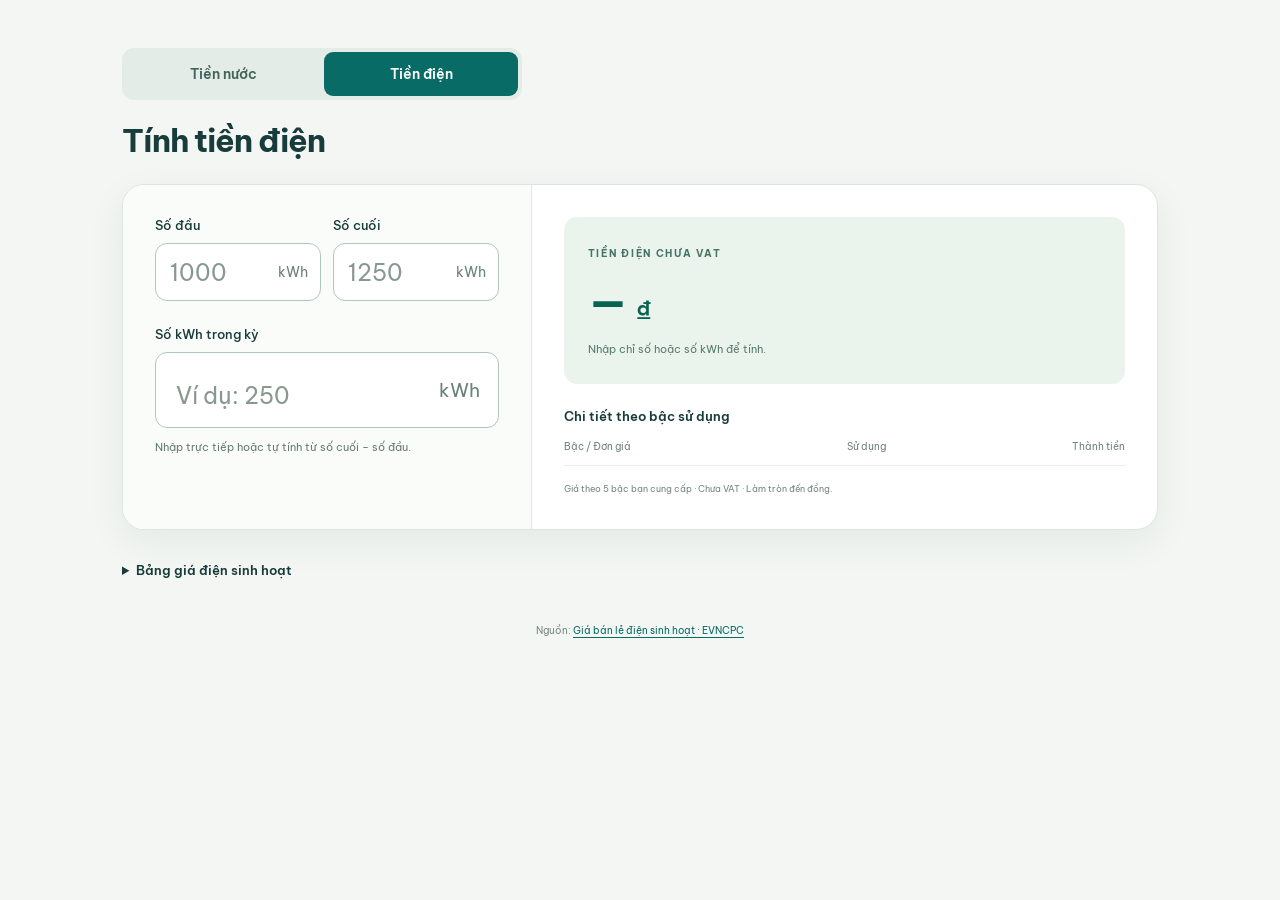
==== electricity.html @ 5143d9a7 "Add electricity calculator and shared mobile navigation" ====
<!doctype html>
<html lang="vi">
<head>
  <meta charset="utf-8">
  <meta name="viewport" content="width=device-width, initial-scale=1">
  <meta name="theme-color" content="#086b66">
  <meta name="description" content="Tính tiền điện sinh hoạt theo 5 bậc, kèm bảng tính chi tiết.">
  <title>Tính tiền điện sinh hoạt</title>
  <link rel="stylesheet" href="styles.css">
  <script src="electricity.js" defer></script>
  <script src="app.js" defer></script>
</head>
<body data-calculator="electricity">
  <main class="container">
    <nav class="page-menu" aria-label="Chọn công cụ">
      <a href="index.html">Tiền nước</a>
      <a href="electricity.html" aria-current="page">Tiền điện</a>
    </nav>
    <header><h1>Tính tiền điện</h1></header>

    <section class="calculator" aria-label="Máy tính tiền điện">
      <div class="input-panel">
        <form id="water-form" novalidate>
          <div class="readings">
            <div>
              <label for="start-reading">Số đầu</label>
              <div class="input-wrap"><input id="start-reading" name="start-reading" type="text" inputmode="decimal" placeholder="1000" autocomplete="off" aria-describedby="input-hint input-error"><span>kWh</span></div>
            </div>
            <div>
              <label for="end-reading">Số cuối</label>
              <div class="input-wrap"><input id="end-reading" name="end-reading" type="text" inputmode="decimal" placeholder="1250" autocomplete="off" aria-describedby="input-hint input-error"><span>kWh</span></div>
            </div>
          </div>
          <label for="volume">Số kWh trong kỳ</label>
          <div class="input-wrap"><input id="volume" name="volume" type="text" inputmode="decimal" placeholder="Ví dụ: 250" autocomplete="off" aria-describedby="input-hint input-error"><span>kWh</span></div>
          <p id="input-hint" class="hint">Nhập trực tiếp hoặc tự tính từ số cuối − số đầu.</p>
          <p id="input-error" class="error" role="alert" hidden></p>
        </form>
      </div>

      <div class="result-panel">
        <div class="total" aria-live="polite" aria-atomic="true"><span class="eyebrow">TIỀN ĐIỆN CHƯA VAT</span><div class="amount"><span id="total">—</span> <span class="currency">₫</span></div><p id="summary">Nhập chỉ số hoặc số kWh để tính.</p></div>
        <div class="table-wrap"><table><caption>Chi tiết theo bậc sử dụng</caption><thead><tr><th scope="col">Bậc / Đơn giá</th><th scope="col">Sử dụng</th><th scope="col">Thành tiền</th></tr></thead><tbody id="breakdown"></tbody></table></div>
        <p class="calculation-note">Giá theo 5 bậc bạn cung cấp · Chưa VAT · Làm tròn đến đồng.</p>
      </div>
    </section>

    <details class="tariffs"><summary>Bảng giá điện sinh hoạt</summary><div class="tariff-grid"><article><span class="tier">01</span><h3>Đến 100 kWh</h3><p>1.901 <small>đ / kWh</small></p></article><article><span class="tier">02</span><h3>Trên 100 đến 200 kWh</h3><p>2.289 <small>đ / kWh</small></p></article><article><span class="tier">03</span><h3>Trên 200 đến 400 kWh</h3><p>2.894 <small>đ / kWh</small></p></article><article><span class="tier">04</span><h3>Trên 400 đến 700 kWh</h3><p>3.456 <small>đ / kWh</small></p></article><article><span class="tier">05</span><h3>Trên 700 kWh</h3><p>3.844 <small>đ / kWh</small></p></article></div></details>
    <footer><p>Nguồn: <a href="https://cskh.cpc.vn/tra-cuu/thong-tin-gia-dien" target="_blank" rel="noopener noreferrer">Giá bán lẻ điện sinh hoạt · EVNCPC</a></p></footer>
  </main>
  <div id="calculation-toast" class="toast" role="status" aria-live="polite" aria-atomic="true" hidden></div>
</body>
</html>
---- styles.css ----
@import url('https://fonts.googleapis.com/css2?family=Be+Vietnam+Pro:wght@400;500;600;700;800&display=swap');

:root { color-scheme: light; font-family: 'Be Vietnam Pro', system-ui, sans-serif; color: #183b3b; background: #f3f6f3; font-synthesis: none; }
* { box-sizing: border-box; }
body { margin: 0; }
button, input { font: inherit; }
button { cursor: pointer; }
button:focus-visible, input:focus-visible { outline: 3px solid #c78535; outline-offset: 4px; }
.container { max-width: 1100px; margin: 0 auto; padding: 48px 32px 24px; }
.page-menu { display: grid; grid-template-columns: repeat(2, minmax(0, 1fr)); gap: 4px; max-width: 400px; padding: 4px; margin-bottom: 20px; background: #e3ece6; border-radius: 12px; }
.page-menu a { display: grid; place-items: center; min-height: 44px; border-radius: 9px; color: #45635c; font-size: 14px; font-weight: 600; text-decoration: none; }
.page-menu a[aria-current="page"] { background: #086b66; color: white; }
.page-menu a:hover { box-shadow: inset 0 0 0 1px #086b66; }
a:focus-visible, summary:focus-visible { outline: 3px solid #c78535; outline-offset: 3px; }
.brand { display: flex; align-items: center; gap: 10px; font-size: 11px; font-weight: 700; letter-spacing: 2px; color: #086b66; }
.drop { display: grid; place-items: center; width: 30px; height: 34px; border-radius: 18px 18px 18px 4px; background: #086b66; color: white; font-size: 24px; }
h1 { font-size: 32px; line-height: 1.25; font-weight: 700; letter-spacing: -1px; margin: 0 0 24px; }
.intro { color: #607674; font-size: 14px; line-height: 1.9; margin: 0 0 32px; }
.calculator { display: grid; grid-template-columns: 0.85fr 1.3fr; background: white; border: 1px solid #dbe5df; border-radius: 22px; overflow: hidden; box-shadow: 0 12px 38px #163c3310; }
.input-panel { padding: 32px; background: #fafcf9; border-right: 1px solid #e2e9e3; }
.eyebrow { font-size: 10px; letter-spacing: 1.7px; font-weight: 700; }
label { display: block; margin: 25px 0 10px; font-size: 13px; font-weight: 500; }
.readings { display: grid; grid-template-columns: minmax(0, 1fr) minmax(0, 1fr); gap: 12px; }
.readings label { margin-top: 0; }
.readings input { font-size: 24px; }
.readings .input-wrap { padding: 12px; }
.readings .input-wrap span { font-size: 14px; }
.input-wrap { display: flex; align-items: center; gap: 8px; border: 1px solid #afc6bd; background: white; border-radius: 12px; padding: 12px 18px; }
.input-wrap:focus-within { border-color: #086b66; box-shadow: 0 0 0 3px #086b6615; }
input { min-width: 0; width: 100%; border: 0; outline: none; color: #183b3b; background: transparent; font-size: 38px; font-weight: 600; }
.input-wrap span { color: #6b827b; font-size: 19px; }
.hint, .error { font-size: 11px; line-height: 1.8; margin: 10px 0 18px; }
.hint { color: #667b74; }
.error { color: #a92e24; }
input::placeholder { font-size: 23px; color: #87998e; font-weight: 400; }
.note { font-size: 10px; color: #6b7e77; line-height: 1.9; margin: 26px 0 0; }
.result-panel { padding: 32px; }
.total { background: #eaf4ed; border-radius: 13px; padding: 24px; }
.total .eyebrow { color: #477268; }
.amount { font-size: clamp(30px, 4vw, 46px); font-weight: 700; color: #086451; letter-spacing: -1.6px; margin-top: 12px; overflow-wrap: anywhere; }
.currency { font-size: 26px; font-weight: 500; }
.total p { font-size: 11px; color: #587c6d; margin: 9px 0 0; line-height: 1.8; }
.table-wrap { overflow-x: auto; }
table { width: 100%; border-collapse: collapse; font-size: 11px; margin-top: 24px; }
caption { text-align: left; font-size: 13px; font-weight: 600; margin-bottom: 16px; }
thead th { font-weight: 400; color: #71827b; font-size: 10px; padding: 0 0 12px; }
th { text-align: left; }
td, th { padding: 14px 0; border-bottom: 1px solid #e9eeea; }
tbody th { font-weight: 500; line-height: 1.6; }
td { white-space: nowrap; }
td:nth-child(2), thead th:nth-child(2) { text-align: center; padding-left: 10px; padding-right: 10px; }
td:last-child, thead th:last-child { text-align: right; }
td:last-child { font-weight: 600; }
th small { display: block; color: #74857c; font-weight: 400; font-size: 10px; margin-top: 3px; }
.unused { color: #7c8982; }
.calculation-note { font-size: 9px; color: #75867e; margin: 15px 0 0; line-height: 1.8; }
.tariffs { margin-top: 20px; }
.tariffs summary { cursor: pointer; font-size: 13px; font-weight: 600; padding: 12px 0; }
.section-heading { display: flex; align-items: center; justify-content: space-between; gap: 12px; }
h2 { font-size: 15px; font-weight: 600; }
.section-heading > span { font-size: 10px; color: #71827b; }
.tariff-grid { display: grid; grid-template-columns: repeat(4, 1fr); gap: 12px; margin-top: 10px; }
.tariff-grid article { border: 1px solid #dbe5df; border-radius: 12px; padding: 20px; }
.tier { color: #5d8a76; font-size: 11px; font-weight: 600; }
h3 { font-size: 11px; font-weight: 500; margin: 14px 0 12px; }
.tariff-grid p { font-size: 23px; font-weight: 600; margin: 0; letter-spacing: -.5px; }
.tariff-grid small { font-size: 10px; font-weight: 400; color: #71827b; }
footer { text-align: center; font-size: 10px; color: #788a81; padding-top: 32px; line-height: 1.8; }
footer p { margin: 0 0 10px; }
footer a { color: #086b66; text-underline-offset: 3px; overflow-wrap: anywhere; }
footer a:hover { color: #075751; }
.toast { position: fixed; right: 20px; bottom: 20px; bottom: calc(20px + env(safe-area-inset-bottom, 0px)); z-index: 10; max-width: calc(100vw - 40px); padding: 13px 20px; border-radius: 12px; background: #086b66; color: white; box-shadow: 0 6px 24px #163c3330; font-size: 13px; pointer-events: none; }
@media (max-width: 700px) {
  .page-menu { max-width: none; margin-bottom: 16px; }
  .container { padding: 20px 12px; }
  h1 { font-size: 25px; margin-bottom: 16px; }
  .calculator { grid-template-columns: minmax(0, 1fr); border-radius: 16px; }
  .input-panel { border-right: 0; border-bottom: 1px solid #e2e9e3; }
  .input-panel, .result-panel { padding: 16px; min-width: 0; }
  label { margin: 16px 0 8px; font-size: 12px; }
  .input-wrap { padding: 10px 12px; }
  input { font-size: 30px; }
  input::placeholder { font-size: 18px; }
  .hint { margin: 8px 0 0; font-size: 10px; }
  .total { padding: 16px; }
  .amount { margin-top: 8px; font-size: 36px; }
  .total p { margin-top: 4px; }
  table { margin-top: 16px; }
  caption { margin-bottom: 12px; font-size: 12px; }
  td, th { padding-top: 10px; padding-bottom: 10px; }
  .tariff-grid { grid-template-columns: repeat(2, minmax(0, 1fr)); }
  .tariff-grid article { padding: 15px; }
  footer { padding-top: 16px; }
}
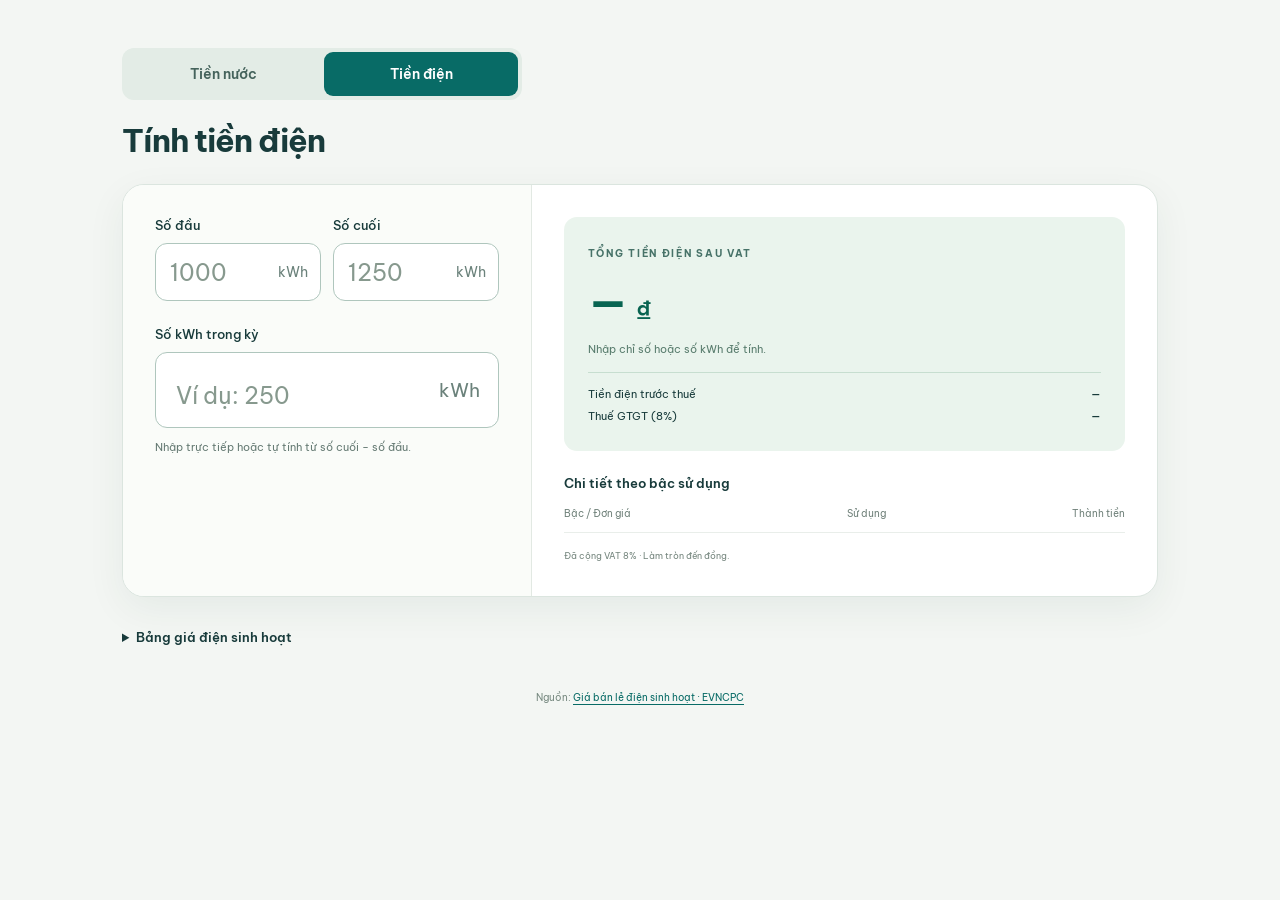
==== commit af4c7e37: "Include 8 percent VAT in electricity bill totals" ====
--- a/electricity.html
+++ b/electricity.html
@@ -39,9 +39,17 @@
       </div>
 
       <div class="result-panel">
-        <div class="total" aria-live="polite" aria-atomic="true"><span class="eyebrow">TIỀN ĐIỆN CHƯA VAT</span><div class="amount"><span id="total">—</span> <span class="currency">₫</span></div><p id="summary">Nhập chỉ số hoặc số kWh để tính.</p></div>
+        <div class="total" aria-live="polite" aria-atomic="true">
+          <span class="eyebrow">TỔNG TIỀN ĐIỆN SAU VAT</span>
+          <div class="amount"><span id="total">—</span> <span class="currency">₫</span></div>
+          <p id="summary">Nhập chỉ số hoặc số kWh để tính.</p>
+          <dl class="tax-summary">
+            <div><dt>Tiền điện trước thuế</dt><dd id="subtotal">—</dd></div>
+            <div><dt>Thuế GTGT (8%)</dt><dd id="vat-amount">—</dd></div>
+          </dl>
+        </div>
         <div class="table-wrap"><table><caption>Chi tiết theo bậc sử dụng</caption><thead><tr><th scope="col">Bậc / Đơn giá</th><th scope="col">Sử dụng</th><th scope="col">Thành tiền</th></tr></thead><tbody id="breakdown"></tbody></table></div>
-        <p class="calculation-note">Giá theo 5 bậc bạn cung cấp · Chưa VAT · Làm tròn đến đồng.</p>
+        <p class="calculation-note">Đã cộng VAT 8% · Làm tròn đến đồng.</p>
       </div>
     </section>
 
--- a/styles.css
+++ b/styles.css
@@ -40,6 +40,9 @@
 .amount { font-size: clamp(30px, 4vw, 46px); font-weight: 700; color: #086451; letter-spacing: -1.6px; margin-top: 12px; overflow-wrap: anywhere; }
 .currency { font-size: 26px; font-weight: 500; }
 .total p { font-size: 11px; color: #587c6d; margin: 9px 0 0; line-height: 1.8; }
+.tax-summary { margin: 12px 0 0; padding-top: 10px; border-top: 1px solid #c7ded0; font-size: 11px; }
+.tax-summary > div { display: flex; justify-content: space-between; flex-wrap: wrap; gap: 4px 12px; padding: 4px 0; }
+.tax-summary dd { margin: 0; font-weight: 600; }
 .table-wrap { overflow-x: auto; }
 table { width: 100%; border-collapse: collapse; font-size: 11px; margin-top: 24px; }
 caption { text-align: left; font-size: 13px; font-weight: 600; margin-bottom: 16px; }
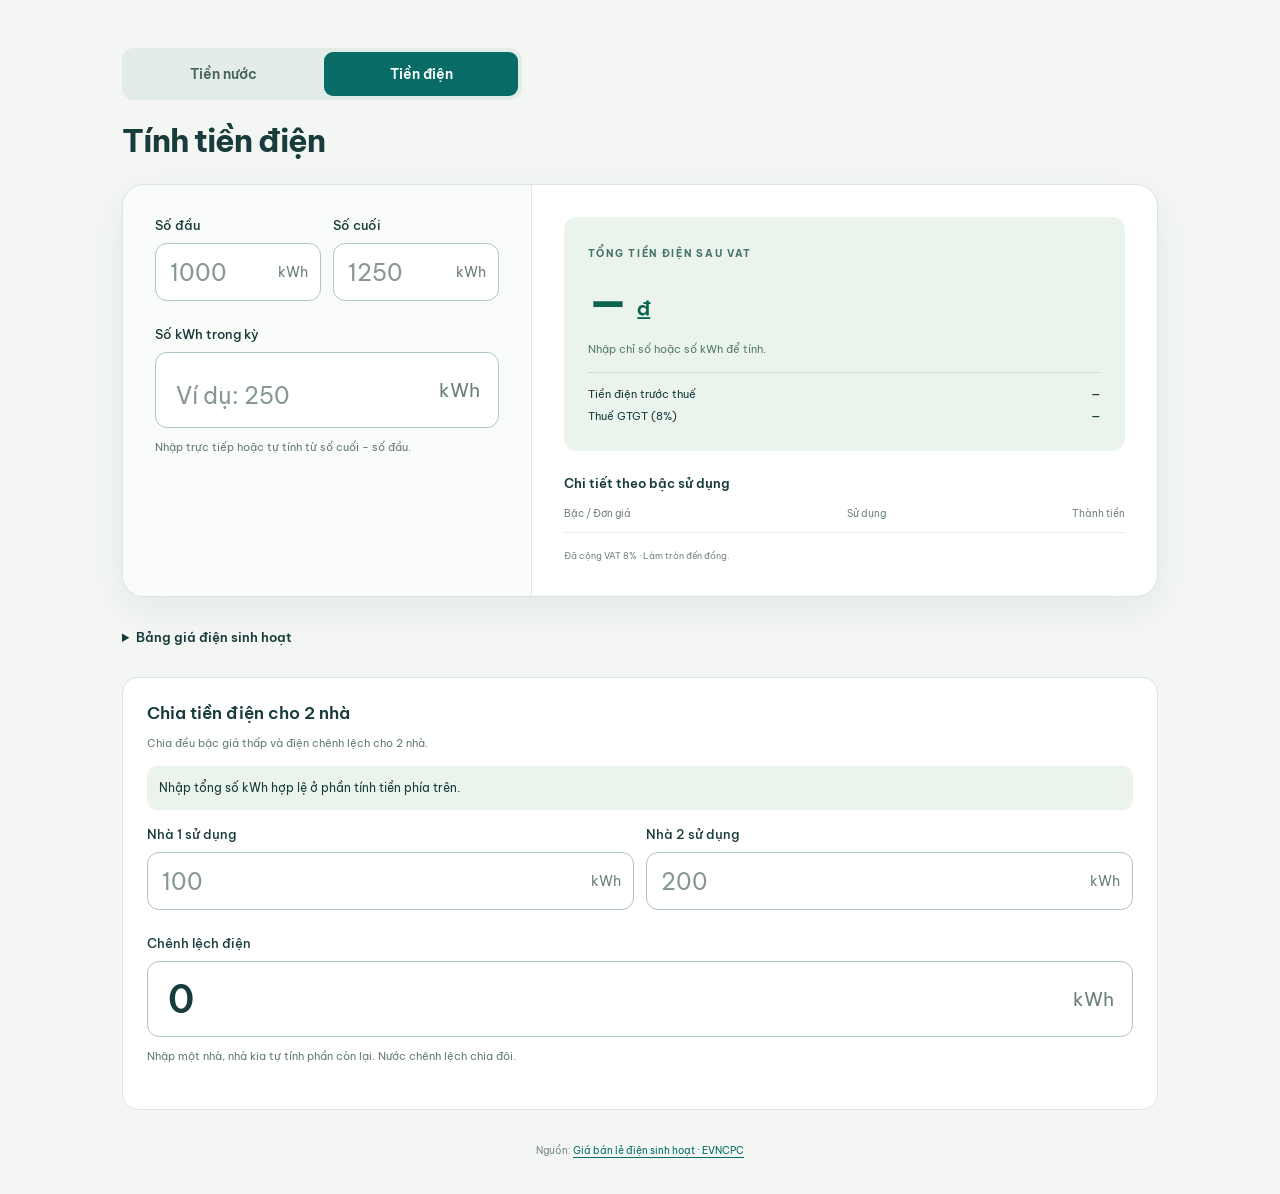
==== commit 38c67227: "Split shared water and electricity bills between two households" ====
--- a/electricity.html
+++ b/electricity.html
@@ -6,9 +6,11 @@
   <meta name="theme-color" content="#086b66">
   <meta name="description" content="Tính tiền điện sinh hoạt theo 5 bậc, kèm bảng tính chi tiết.">
   <title>Tính tiền điện sinh hoạt</title>
-  <link rel="stylesheet" href="styles.css">
-  <script src="electricity.js" defer></script>
-  <script src="app.js" defer></script>
+  <link rel="stylesheet" href="styles.css?v=f6a0024abecb">
+  <script src="split-calculator.js?v=55fcf407907a" defer></script>
+  <script src="electricity.js?v=9a7406767f0d" defer></script>
+  <script src="utility-split.js?v=884e1a417910" defer></script>
+  <script src="app.js?v=2e2481e03607" defer></script>
 </head>
 <body data-calculator="electricity">
   <main class="container">
@@ -54,6 +56,40 @@
     </section>
 
     <details class="tariffs"><summary>Bảng giá điện sinh hoạt</summary><div class="tariff-grid"><article><span class="tier">01</span><h3>Đến 100 kWh</h3><p>1.901 <small>đ / kWh</small></p></article><article><span class="tier">02</span><h3>Trên 100 đến 200 kWh</h3><p>2.289 <small>đ / kWh</small></p></article><article><span class="tier">03</span><h3>Trên 200 đến 400 kWh</h3><p>2.894 <small>đ / kWh</small></p></article><article><span class="tier">04</span><h3>Trên 400 đến 700 kWh</h3><p>3.456 <small>đ / kWh</small></p></article><article><span class="tier">05</span><h3>Trên 700 kWh</h3><p>3.844 <small>đ / kWh</small></p></article></div></details>
+    <section class="split-panel" aria-labelledby="split-title">
+      <h2 id="split-title">Chia tiền điện cho 2 nhà</h2>
+      <p class="hint">Chia đều bậc giá thấp và điện chênh lệch cho 2 nhà.</p>
+      <p id="split-meter" class="split-meter">Nhập tổng số kWh ở phần tính tiền phía trên.</p>
+      <form id="split-form" novalidate>
+        <div class="readings">
+          <div>
+            <label for="house-one">Nhà 1 sử dụng</label>
+            <div class="input-wrap"><input id="house-one" type="text" inputmode="decimal" placeholder="100" autocomplete="off" aria-describedby="split-hint split-error"><span>kWh</span></div>
+          </div>
+          <div>
+            <label for="house-two">Nhà 2 sử dụng</label>
+            <div class="input-wrap"><input id="house-two" type="text" inputmode="decimal" placeholder="200" autocomplete="off" aria-describedby="split-hint split-error"><span>kWh</span></div>
+          </div>
+        </div>
+        <label for="usage-discrepancy">Chênh lệch điện</label>
+        <div class="input-wrap"><input id="usage-discrepancy" type="text" inputmode="decimal" value="0" autocomplete="off" aria-describedby="split-hint split-error"><span>kWh</span></div>
+        <p id="split-hint" class="hint">Nhập một nhà, nhà kia tự tính phần còn lại. Nước chênh lệch chia đôi.</p>
+        <p id="split-error" class="error" role="alert" hidden></p>
+      </form>
+      <div id="split-results" aria-live="polite" aria-atomic="true" hidden>
+        <p id="split-volume-equality" class="split-meter"></p>
+        <div class="split-houses">
+          <div><span>Nhà 1 · sau VAT</span><strong id="house-one-total">—</strong><small id="house-one-tax"></small></div>
+          <div><span>Nhà 2 · sau VAT</span><strong id="house-two-total">—</strong><small id="house-two-tax"></small></div>
+        </div>
+        <div class="split-reconciliation">
+          <p>Tổng 2 nhà sau VAT <strong id="split-total">—</strong></p>
+          <p>Đồng hồ chung sau VAT <strong id="split-master-total">—</strong></p>
+          <p id="split-equality" class="split-equality"></p>
+        </div>
+        <details class="split-details"><summary>Chi tiết chia theo bậc</summary><p class="hint">Đã gồm một nửa điện chênh lệch mỗi nhà. Định mức thấp chưa dùng hết chuyển sang nhà kia.</p><div class="table-wrap"><table><thead><tr><th scope="col">Bậc / Đơn giá</th><th scope="col">Nhà 1</th><th scope="col">Nhà 2</th></tr></thead><tbody id="split-breakdown"></tbody></table></div></details>
+      </div>
+    </section>
     <footer><p>Nguồn: <a href="https://cskh.cpc.vn/tra-cuu/thong-tin-gia-dien" target="_blank" rel="noopener noreferrer">Giá bán lẻ điện sinh hoạt · EVNCPC</a></p></footer>
   </main>
   <div id="calculation-toast" class="toast" role="status" aria-live="polite" aria-atomic="true" hidden></div>
--- a/styles.css
+++ b/styles.css
@@ -73,7 +73,21 @@
 footer a { color: #086b66; text-underline-offset: 3px; overflow-wrap: anywhere; }
 footer a:hover { color: #075751; }
 .toast { position: fixed; right: 20px; bottom: 20px; bottom: calc(20px + env(safe-area-inset-bottom, 0px)); z-index: 10; max-width: calc(100vw - 40px); padding: 13px 20px; border-radius: 12px; background: #086b66; color: white; box-shadow: 0 6px 24px #163c3330; font-size: 13px; pointer-events: none; }
+.split-panel { margin-top: 20px; padding: 24px; background: white; border: 1px solid #dbe5df; border-radius: 16px; }
+.split-panel h2 { margin: 0; font-size: 17px; }
+.split-panel > .hint { margin-bottom: 12px; }
+.split-meter { padding: 12px; background: #eaf4ed; border-radius: 10px; font-size: 12px; line-height: 1.7; margin: 12px 0 16px; }
+.split-houses { display: grid; grid-template-columns: repeat(2, minmax(0, 1fr)); gap: 12px; margin-top: 16px; }
+.split-houses > div { border: 1px solid #dbe5df; border-radius: 10px; padding: 12px; }
+.split-houses span { font-size: 12px; }
+.split-houses small { display: block; margin-top: 8px; font-size: 10px; line-height: 1.8; color: #667b74; }
+.split-houses strong { display: block; margin-top: 8px; color: #086451; font-size: clamp(16px, 4.5vw, 24px); overflow-wrap: anywhere; }
+.split-reconciliation { margin-top: 12px; padding: 12px; background: #eaf4ed; border-radius: 10px; }
+.split-reconciliation p { display: flex; justify-content: space-between; gap: 8px; flex-wrap: wrap; font-size: 12px; line-height: 1.7; margin: 6px 0; }
+.split-reconciliation .split-equality { display: block; padding-top: 8px; border-top: 1px solid #c7ded0; font-size: 11px; color: #086451; overflow-wrap: anywhere; }
+.split-details summary { cursor: pointer; padding-top: 16px; font-size: 12px; }
 @media (max-width: 700px) {
+  .split-panel { padding: 16px; }
   .page-menu { max-width: none; margin-bottom: 16px; }
   .container { padding: 20px 12px; }
   h1 { font-size: 25px; margin-bottom: 16px; }
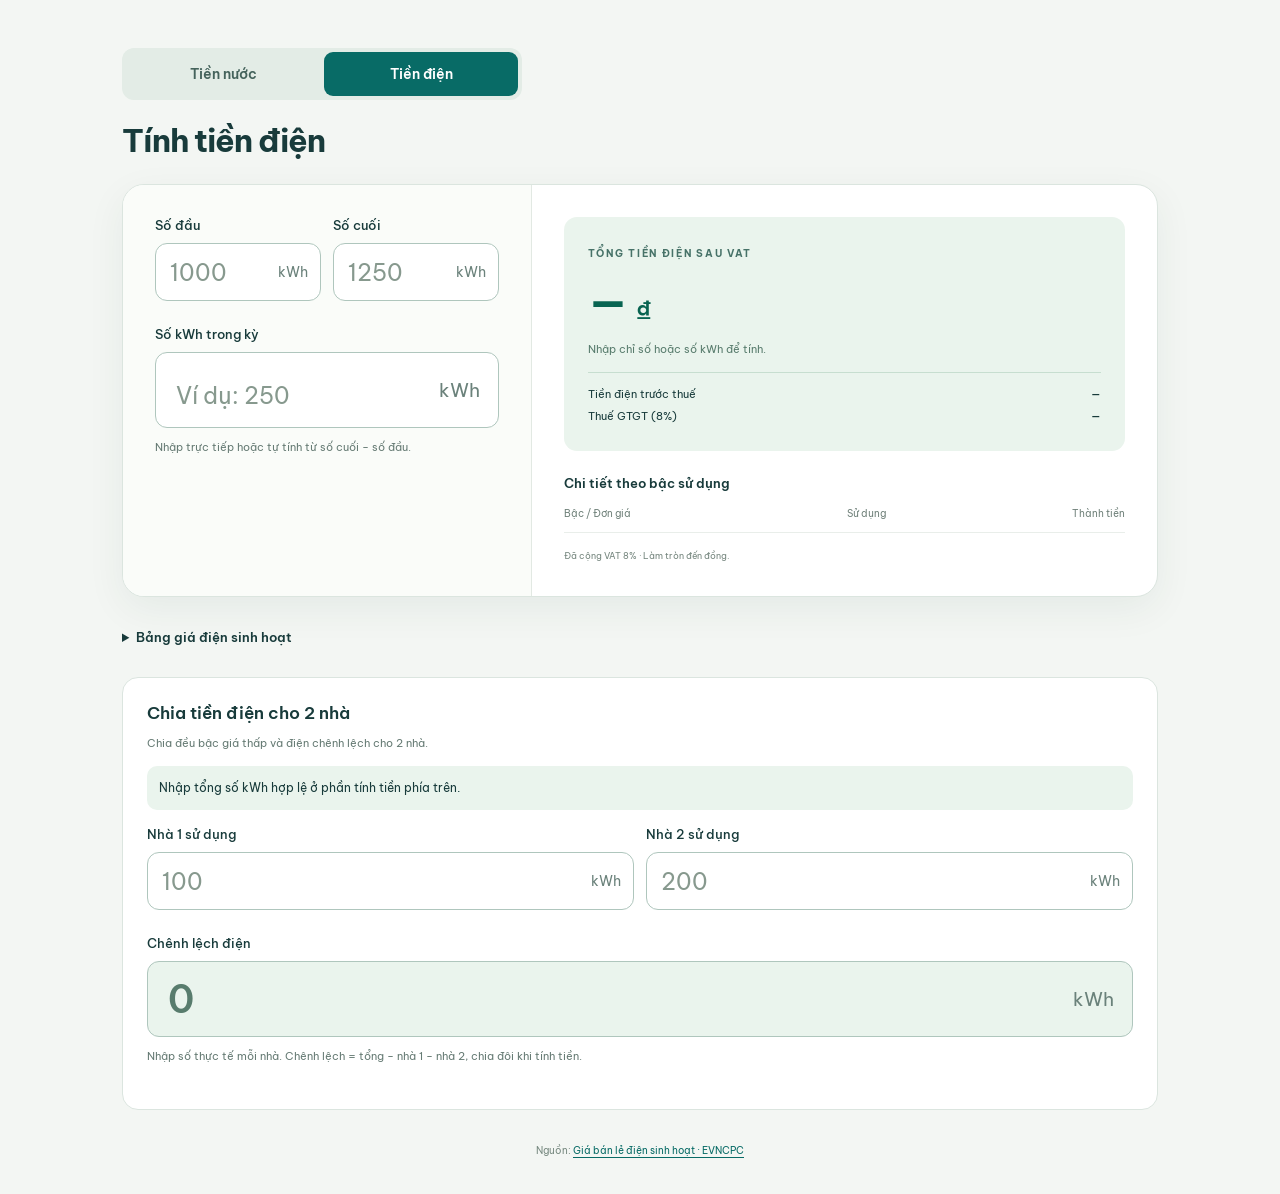
==== commit e487e6aa: "Preserve household readings and calculate discrepancy automatically" ====
--- a/electricity.html
+++ b/electricity.html
@@ -6,10 +6,10 @@
   <meta name="theme-color" content="#086b66">
   <meta name="description" content="Tính tiền điện sinh hoạt theo 5 bậc, kèm bảng tính chi tiết.">
   <title>Tính tiền điện sinh hoạt</title>
-  <link rel="stylesheet" href="styles.css?v=f6a0024abecb">
+  <link rel="stylesheet" href="styles.css?v=4e123a0fc7ff">
   <script src="split-calculator.js?v=55fcf407907a" defer></script>
   <script src="electricity.js?v=9a7406767f0d" defer></script>
-  <script src="utility-split.js?v=884e1a417910" defer></script>
+  <script src="utility-split.js?v=5167f97494da" defer></script>
   <script src="app.js?v=2e2481e03607" defer></script>
 </head>
 <body data-calculator="electricity">
@@ -72,8 +72,8 @@
           </div>
         </div>
         <label for="usage-discrepancy">Chênh lệch điện</label>
-        <div class="input-wrap"><input id="usage-discrepancy" type="text" inputmode="decimal" value="0" autocomplete="off" aria-describedby="split-hint split-error"><span>kWh</span></div>
-        <p id="split-hint" class="hint">Nhập một nhà, nhà kia tự tính phần còn lại. Nước chênh lệch chia đôi.</p>
+        <div class="input-wrap"><input id="usage-discrepancy" type="text" value="0" readonly aria-describedby="split-hint split-error"><span>kWh</span></div>
+        <p id="split-hint" class="hint">Nhập số thực tế mỗi nhà. Chênh lệch = tổng − nhà 1 − nhà 2, chia đôi khi tính tiền.</p>
         <p id="split-error" class="error" role="alert" hidden></p>
       </form>
       <div id="split-results" aria-live="polite" aria-atomic="true" hidden>
--- a/styles.css
+++ b/styles.css
@@ -33,6 +33,8 @@
 .hint { color: #667b74; }
 .error { color: #a92e24; }
 input::placeholder { font-size: 23px; color: #87998e; font-weight: 400; }
+input[readonly] { color: #587c6d; }
+.input-wrap:has(input[readonly]) { background: #eaf4ed; }
 .note { font-size: 10px; color: #6b7e77; line-height: 1.9; margin: 26px 0 0; }
 .result-panel { padding: 32px; }
 .total { background: #eaf4ed; border-radius: 13px; padding: 24px; }
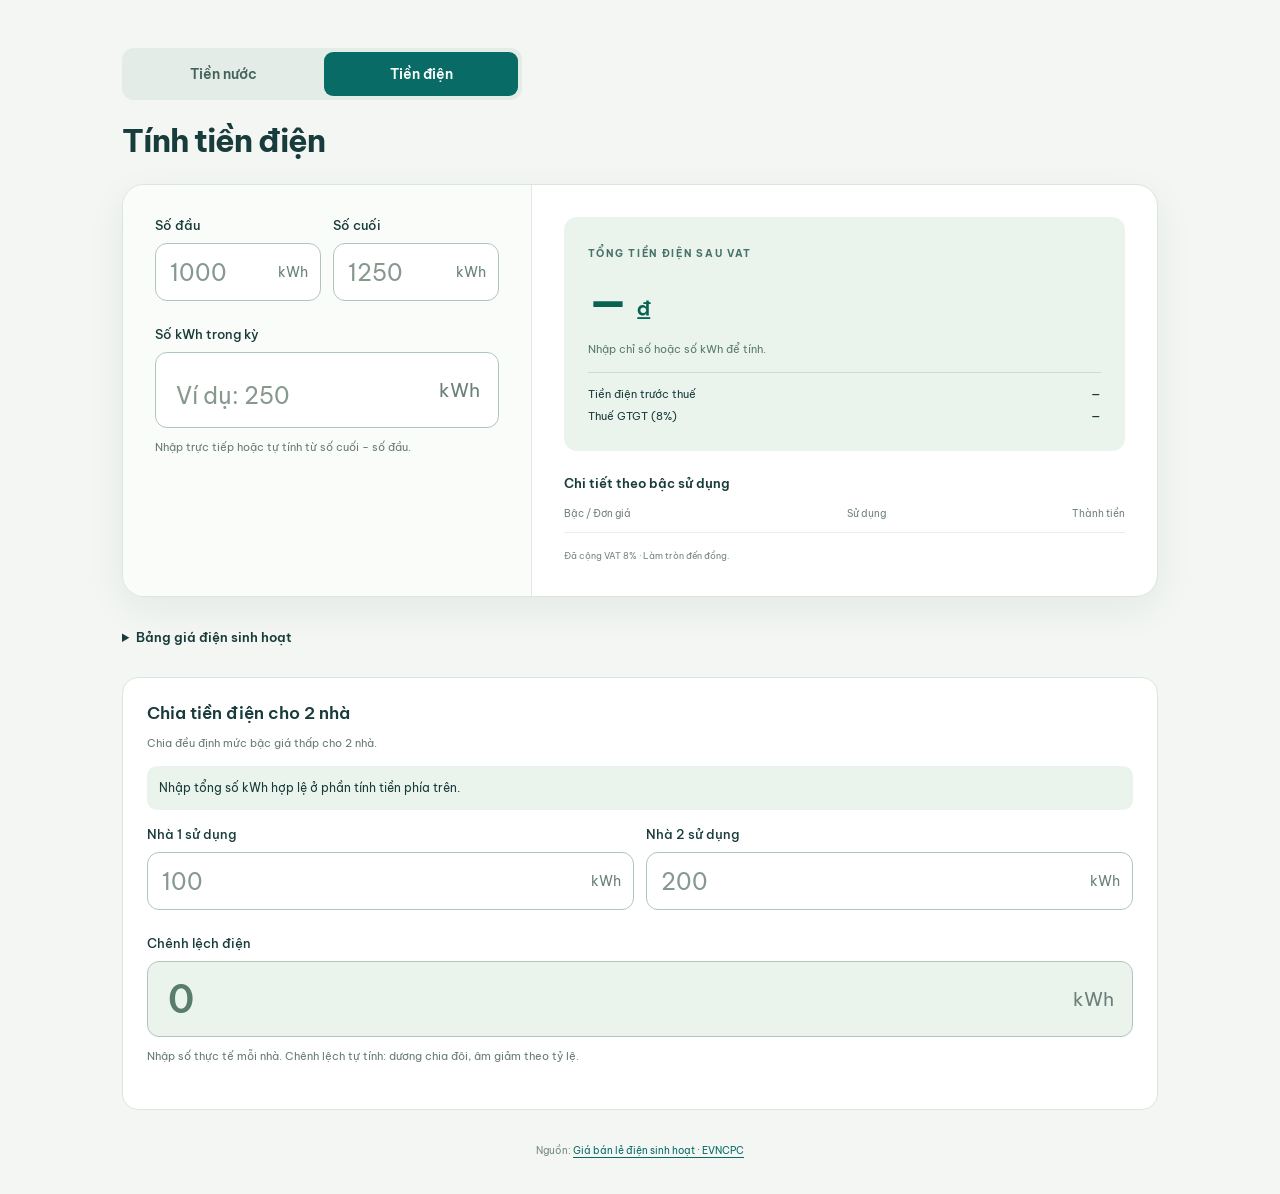
==== commit d6f65c0c: "Handle negative discrepancies and show household calculation details" ====
--- a/electricity.html
+++ b/electricity.html
@@ -6,10 +6,10 @@
   <meta name="theme-color" content="#086b66">
   <meta name="description" content="Tính tiền điện sinh hoạt theo 5 bậc, kèm bảng tính chi tiết.">
   <title>Tính tiền điện sinh hoạt</title>
-  <link rel="stylesheet" href="styles.css?v=4e123a0fc7ff">
-  <script src="split-calculator.js?v=55fcf407907a" defer></script>
+  <link rel="stylesheet" href="styles.css?v=e8e908b7d549">
+  <script src="split-calculator.js?v=7686c8cb1c39" defer></script>
   <script src="electricity.js?v=9a7406767f0d" defer></script>
-  <script src="utility-split.js?v=5167f97494da" defer></script>
+  <script src="utility-split.js?v=99bcaf2f7d6a" defer></script>
   <script src="app.js?v=2e2481e03607" defer></script>
 </head>
 <body data-calculator="electricity">
@@ -58,7 +58,7 @@
     <details class="tariffs"><summary>Bảng giá điện sinh hoạt</summary><div class="tariff-grid"><article><span class="tier">01</span><h3>Đến 100 kWh</h3><p>1.901 <small>đ / kWh</small></p></article><article><span class="tier">02</span><h3>Trên 100 đến 200 kWh</h3><p>2.289 <small>đ / kWh</small></p></article><article><span class="tier">03</span><h3>Trên 200 đến 400 kWh</h3><p>2.894 <small>đ / kWh</small></p></article><article><span class="tier">04</span><h3>Trên 400 đến 700 kWh</h3><p>3.456 <small>đ / kWh</small></p></article><article><span class="tier">05</span><h3>Trên 700 kWh</h3><p>3.844 <small>đ / kWh</small></p></article></div></details>
     <section class="split-panel" aria-labelledby="split-title">
       <h2 id="split-title">Chia tiền điện cho 2 nhà</h2>
-      <p class="hint">Chia đều bậc giá thấp và điện chênh lệch cho 2 nhà.</p>
+      <p class="hint">Chia đều định mức bậc giá thấp cho 2 nhà.</p>
       <p id="split-meter" class="split-meter">Nhập tổng số kWh ở phần tính tiền phía trên.</p>
       <form id="split-form" novalidate>
         <div class="readings">
@@ -73,21 +73,24 @@
         </div>
         <label for="usage-discrepancy">Chênh lệch điện</label>
         <div class="input-wrap"><input id="usage-discrepancy" type="text" value="0" readonly aria-describedby="split-hint split-error"><span>kWh</span></div>
-        <p id="split-hint" class="hint">Nhập số thực tế mỗi nhà. Chênh lệch = tổng − nhà 1 − nhà 2, chia đôi khi tính tiền.</p>
+        <p id="split-hint" class="hint">Nhập số thực tế mỗi nhà. Chênh lệch tự tính: dương chia đôi, âm giảm theo tỷ lệ.</p>
         <p id="split-error" class="error" role="alert" hidden></p>
       </form>
       <div id="split-results" aria-live="polite" aria-atomic="true" hidden>
         <p id="split-volume-equality" class="split-meter"></p>
+        <p id="split-adjustment-note" class="hint"></p>
         <div class="split-houses">
-          <div><span>Nhà 1 · sau VAT</span><strong id="house-one-total">—</strong><small id="house-one-tax"></small></div>
-          <div><span>Nhà 2 · sau VAT</span><strong id="house-two-total">—</strong><small id="house-two-tax"></small></div>
+          <div><span>Nhà 1 · sau VAT</span><strong id="house-one-total">—</strong><small id="house-one-usage"></small><small id="house-one-tax"></small></div>
+          <div><span>Nhà 2 · sau VAT</span><strong id="house-two-total">—</strong><small id="house-two-usage"></small><small id="house-two-tax"></small></div>
         </div>
         <div class="split-reconciliation">
           <p>Tổng 2 nhà sau VAT <strong id="split-total">—</strong></p>
           <p>Đồng hồ chung sau VAT <strong id="split-master-total">—</strong></p>
           <p id="split-equality" class="split-equality"></p>
         </div>
-        <details class="split-details"><summary>Chi tiết chia theo bậc</summary><p class="hint">Đã gồm một nửa điện chênh lệch mỗi nhà. Định mức thấp chưa dùng hết chuyển sang nhà kia.</p><div class="table-wrap"><table><thead><tr><th scope="col">Bậc / Đơn giá</th><th scope="col">Nhà 1</th><th scope="col">Nhà 2</th></tr></thead><tbody id="split-breakdown"></tbody></table></div></details>
+        <details class="house-calculation"><summary>Cách tính Nhà 1</summary><div id="house-1-calculation" class="calculation-steps"></div></details>
+        <details class="house-calculation"><summary>Cách tính Nhà 2</summary><div id="house-2-calculation" class="calculation-steps"></div></details>
+        <details class="split-details"><summary>Chi tiết chia theo bậc</summary><p class="hint">Dùng lượng quy đổi để chia bậc. Định mức thấp chưa dùng hết chuyển sang nhà kia.</p><div class="table-wrap"><table><thead><tr><th scope="col">Bậc / Đơn giá</th><th scope="col">Nhà 1</th><th scope="col">Nhà 2</th></tr></thead><tbody id="split-breakdown"></tbody></table></div></details>
       </div>
     </section>
     <footer><p>Nguồn: <a href="https://cskh.cpc.vn/tra-cuu/thong-tin-gia-dien" target="_blank" rel="noopener noreferrer">Giá bán lẻ điện sinh hoạt · EVNCPC</a></p></footer>
--- a/styles.css
+++ b/styles.css
@@ -88,6 +88,14 @@
 .split-reconciliation p { display: flex; justify-content: space-between; gap: 8px; flex-wrap: wrap; font-size: 12px; line-height: 1.7; margin: 6px 0; }
 .split-reconciliation .split-equality { display: block; padding-top: 8px; border-top: 1px solid #c7ded0; font-size: 11px; color: #086451; overflow-wrap: anywhere; }
 .split-details summary { cursor: pointer; padding-top: 16px; font-size: 12px; }
+.house-calculation { margin-top: 12px; border: 1px solid #dbe5df; border-radius: 10px; }
+.house-calculation summary { cursor: pointer; min-height: 44px; padding: 14px 12px; font-size: 12px; font-weight: 600; }
+.calculation-steps { padding: 0 12px 12px; }
+.calculation-steps h3 { font-size: 12px; margin: 16px 0 8px; }
+.calculation-steps p { font-size: 11px; line-height: 1.9; margin: 8px 0; overflow-wrap: anywhere; }
+.calculation-steps table { margin-top: 12px; }
+.calculation-steps td { white-space: normal; text-align: right; padding-left: 10px; line-height: 1.8; }
+.calculation-steps .house-final { color: #086451; font-weight: 600; font-size: 13px; }
 @media (max-width: 700px) {
   .split-panel { padding: 16px; }
   .page-menu { max-width: none; margin-bottom: 16px; }
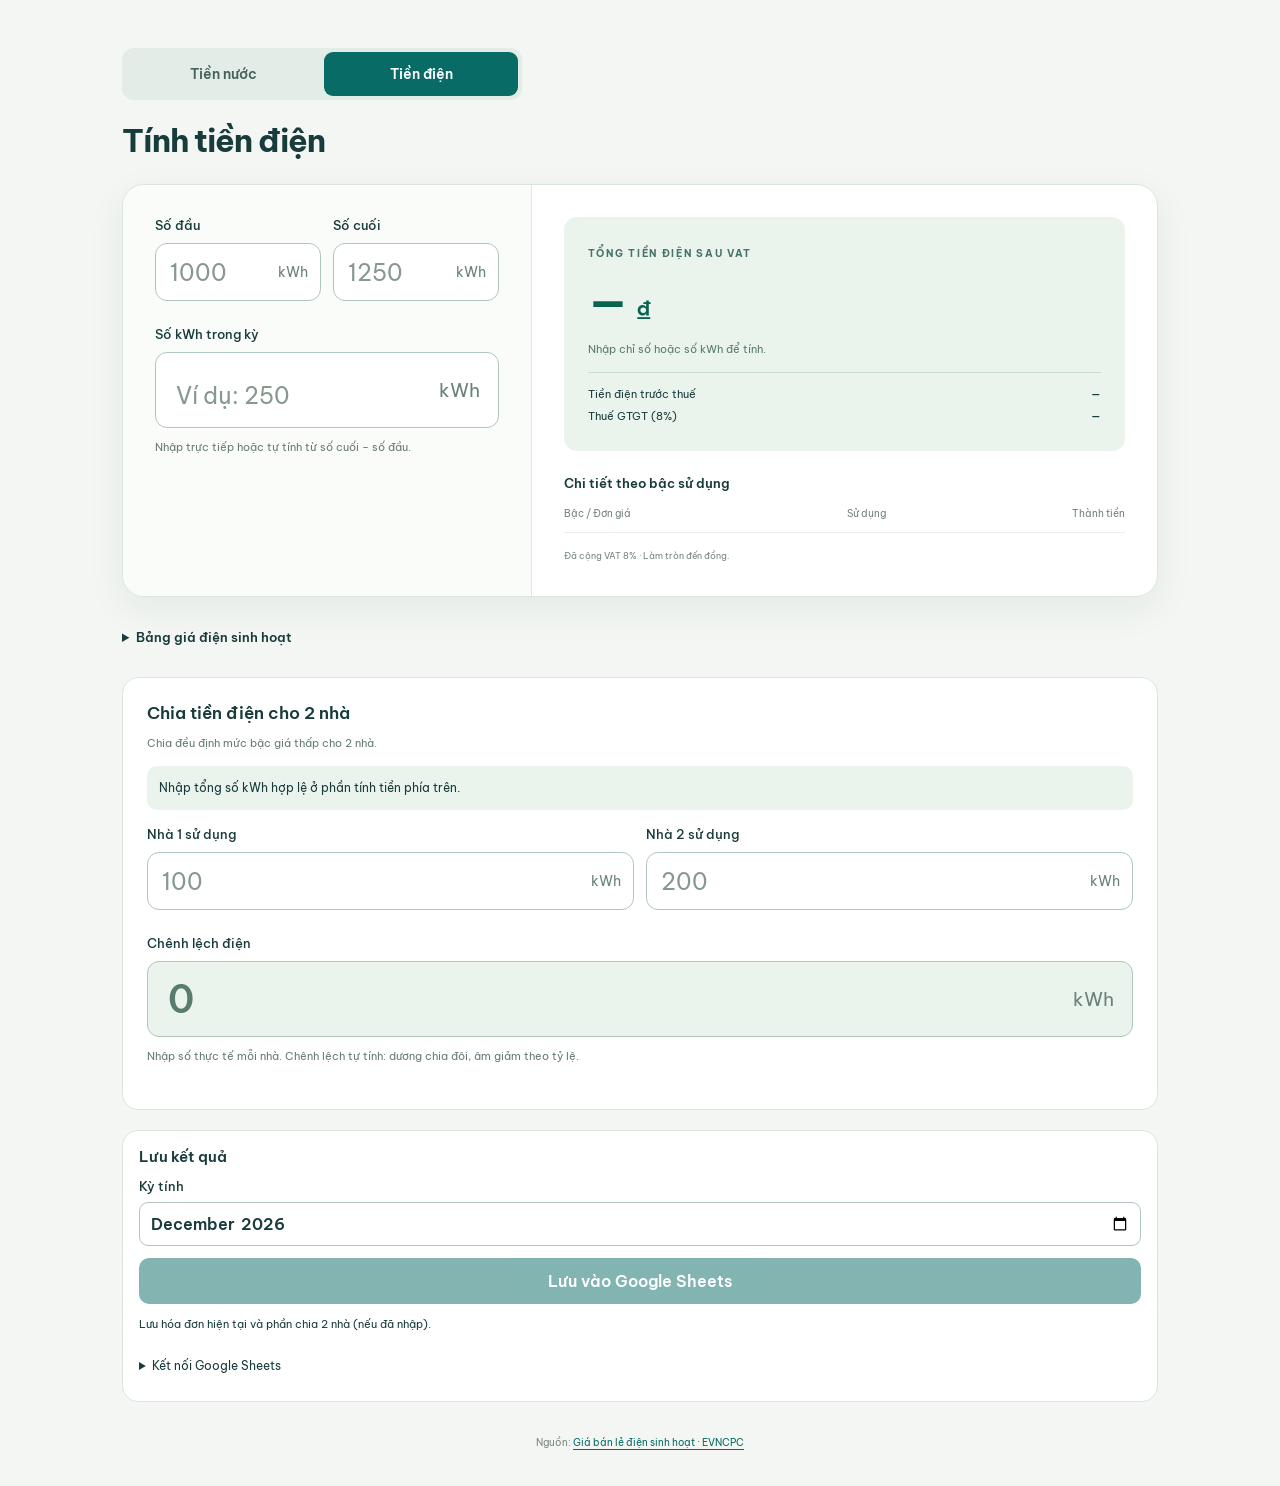
==== commit 2d57936f: "Save water and electricity calculations to Google Sheets" ====
--- a/electricity.html
+++ b/electricity.html
@@ -6,11 +6,13 @@
   <meta name="theme-color" content="#086b66">
   <meta name="description" content="Tính tiền điện sinh hoạt theo 5 bậc, kèm bảng tính chi tiết.">
   <title>Tính tiền điện sinh hoạt</title>
-  <link rel="stylesheet" href="styles.css?v=e8e908b7d549">
+  <link rel="stylesheet" href="styles.css?v=cd6519ff2279">
   <script src="split-calculator.js?v=7686c8cb1c39" defer></script>
   <script src="electricity.js?v=9a7406767f0d" defer></script>
-  <script src="utility-split.js?v=99bcaf2f7d6a" defer></script>
-  <script src="app.js?v=2e2481e03607" defer></script>
+  <script src="sheets-config.js?v=f5b4e085c4fb" defer></script>
+  <script src="sheets-save.js?v=cce694fdc2e3" defer></script>
+  <script src="utility-split.js?v=1704049ec680" defer></script>
+  <script src="app.js?v=0a50706759d3" defer></script>
 </head>
 <body data-calculator="electricity">
   <main class="container">
@@ -93,6 +95,22 @@
         <details class="split-details"><summary>Chi tiết chia theo bậc</summary><p class="hint">Dùng lượng quy đổi để chia bậc. Định mức thấp chưa dùng hết chuyển sang nhà kia.</p><div class="table-wrap"><table><thead><tr><th scope="col">Bậc / Đơn giá</th><th scope="col">Nhà 1</th><th scope="col">Nhà 2</th></tr></thead><tbody id="split-breakdown"></tbody></table></div></details>
       </div>
     </section>
+    <section class="save-panel" aria-labelledby="save-title">
+      <h2 id="save-title">Lưu kết quả</h2>
+      <label for="save-period">Kỳ tính</label>
+      <input id="save-period" type="month" required>
+      <button id="save-sheet" type="button" disabled>Lưu vào Google Sheets</button>
+      <p id="save-status" role="status" aria-live="polite">Lưu hóa đơn hiện tại và phần chia 2 nhà (nếu đã nhập).</p>
+      <details id="sheets-settings">
+        <summary>Kết nối Google Sheets</summary>
+        <label for="sheets-endpoint">URL Web App</label>
+        <input id="sheets-endpoint" type="url" placeholder="https://script.google.com/macros/s/…/exec" autocomplete="off" spellcheck="false">
+        <label for="sheets-access-code">Mã lưu</label>
+        <input id="sheets-access-code" type="password" autocomplete="off">
+        <p>Mã lưu do chủ bảng tính cấp, không phải mật khẩu Google. Mã chỉ dùng trong phiên này.</p>
+        <p><a href="https://docs.google.com/spreadsheets/d/1VO9q08GkoNdp68kOqoovL6dkpAXFpSQISW8iCxPB9Lo/edit" target="_blank" rel="noopener noreferrer">Mở bảng lịch sử</a></p>
+      </details>
+    </section>
     <footer><p>Nguồn: <a href="https://cskh.cpc.vn/tra-cuu/thong-tin-gia-dien" target="_blank" rel="noopener noreferrer">Giá bán lẻ điện sinh hoạt · EVNCPC</a></p></footer>
   </main>
   <div id="calculation-toast" class="toast" role="status" aria-live="polite" aria-atomic="true" hidden></div>
--- a/styles.css
+++ b/styles.css
@@ -96,6 +96,15 @@
 .calculation-steps table { margin-top: 12px; }
 .calculation-steps td { white-space: normal; text-align: right; padding-left: 10px; line-height: 1.8; }
 .calculation-steps .house-final { color: #086451; font-weight: 600; font-size: 13px; }
+.save-panel { margin-top: 20px; padding: 16px; border: 1px solid #dbe5df; border-radius: 16px; background: white; }
+.save-panel h2 { margin: 0 0 12px; }
+.save-panel label { margin: 12px 0 8px; }
+.save-panel input { font-size: 16px; border: 1px solid #afc6bd; border-radius: 9px; background: white; min-height: 44px; padding: 10px; }
+.save-panel button { width: 100%; min-height: 46px; margin-top: 12px; border: 0; border-radius: 10px; background: #086b66; color: white; font-weight: 600; }
+.save-panel button:disabled { opacity: .5; cursor: default; }
+.save-panel summary { cursor: pointer; padding: 12px 0; font-size: 12px; }
+.save-panel p { font-size: 11px; line-height: 1.8; overflow-wrap: anywhere; }
+.save-panel a { color: #086b66; }
 @media (max-width: 700px) {
   .split-panel { padding: 16px; }
   .page-menu { max-width: none; margin-bottom: 16px; }
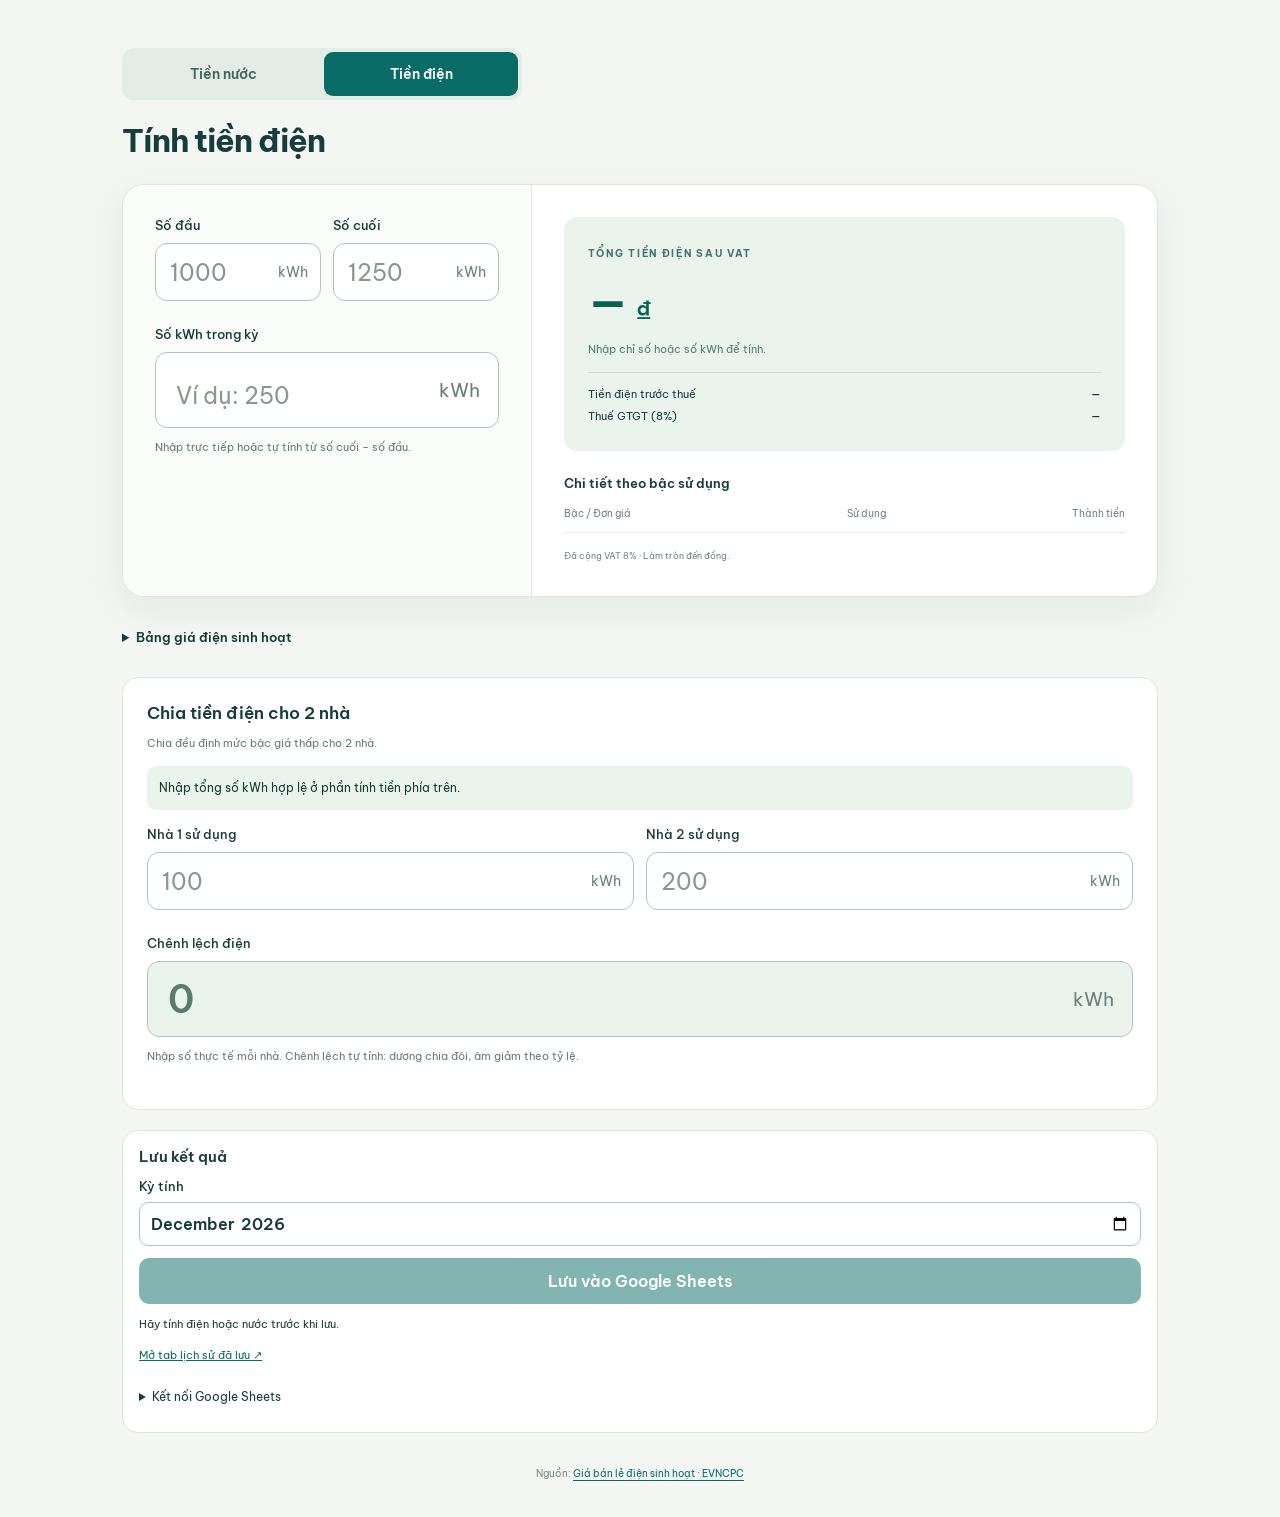
==== commit d9b782c7: "Clarify save status and link directly to Google Sheets history" ====
--- a/electricity.html
+++ b/electricity.html
@@ -6,11 +6,11 @@
   <meta name="theme-color" content="#086b66">
   <meta name="description" content="Tính tiền điện sinh hoạt theo 5 bậc, kèm bảng tính chi tiết.">
   <title>Tính tiền điện sinh hoạt</title>
-  <link rel="stylesheet" href="styles.css?v=cd6519ff2279">
+  <link rel="stylesheet" href="styles.css?v=a83c72e48487">
   <script src="split-calculator.js?v=7686c8cb1c39" defer></script>
   <script src="electricity.js?v=9a7406767f0d" defer></script>
-  <script src="sheets-config.js?v=f5b4e085c4fb" defer></script>
-  <script src="sheets-save.js?v=cce694fdc2e3" defer></script>
+  <script src="sheets-config.js?v=9b6e40497853" defer></script>
+  <script src="sheets-save.js?v=c88b876ba5c2" defer></script>
   <script src="utility-split.js?v=1704049ec680" defer></script>
   <script src="app.js?v=0a50706759d3" defer></script>
 </head>
@@ -101,13 +101,14 @@
       <input id="save-period" type="month" required>
       <button id="save-sheet" type="button" disabled>Lưu vào Google Sheets</button>
       <p id="save-status" role="status" aria-live="polite">Lưu hóa đơn hiện tại và phần chia 2 nhà (nếu đã nhập).</p>
+      <p><a href="https://docs.google.com/spreadsheets/d/1VO9q08GkoNdp68kOqoovL6dkpAXFpSQISW8iCxPB9Lo/edit#gid=748391" target="_blank" rel="noopener noreferrer">Mở tab lịch sử đã lưu ↗</a></p>
       <details id="sheets-settings">
         <summary>Kết nối Google Sheets</summary>
         <label for="sheets-endpoint">URL Web App</label>
         <input id="sheets-endpoint" type="url" placeholder="https://script.google.com/macros/s/…/exec" autocomplete="off" spellcheck="false">
         <label for="sheets-access-code">Mã lưu</label>
-        <input id="sheets-access-code" type="password" autocomplete="off">
-        <p>Mã lưu do chủ bảng tính cấp, không phải mật khẩu Google. Mã chỉ dùng trong phiên này.</p>
+        <input id="sheets-access-code" type="password" minlength="16" autocomplete="off">
+        <p>Mã lưu tối thiểu 16 ký tự, khớp SAVE_ACCESS_CODE. Đây không phải mật khẩu Google.</p>
         <p><a href="https://docs.google.com/spreadsheets/d/1VO9q08GkoNdp68kOqoovL6dkpAXFpSQISW8iCxPB9Lo/edit" target="_blank" rel="noopener noreferrer">Mở bảng lịch sử</a></p>
       </details>
     </section>
--- a/styles.css
+++ b/styles.css
@@ -105,6 +105,8 @@
 .save-panel summary { cursor: pointer; padding: 12px 0; font-size: 12px; }
 .save-panel p { font-size: 11px; line-height: 1.8; overflow-wrap: anywhere; }
 .save-panel a { color: #086b66; }
+.save-panel [data-state="error"] { padding: 10px; border-radius: 8px; color: #a92e24; background: #fff0ed; font-weight: 500; }
+.save-panel [data-state="success"] { color: #086451; font-weight: 500; }
 @media (max-width: 700px) {
   .split-panel { padding: 16px; }
   .page-menu { max-width: none; margin-bottom: 16px; }
